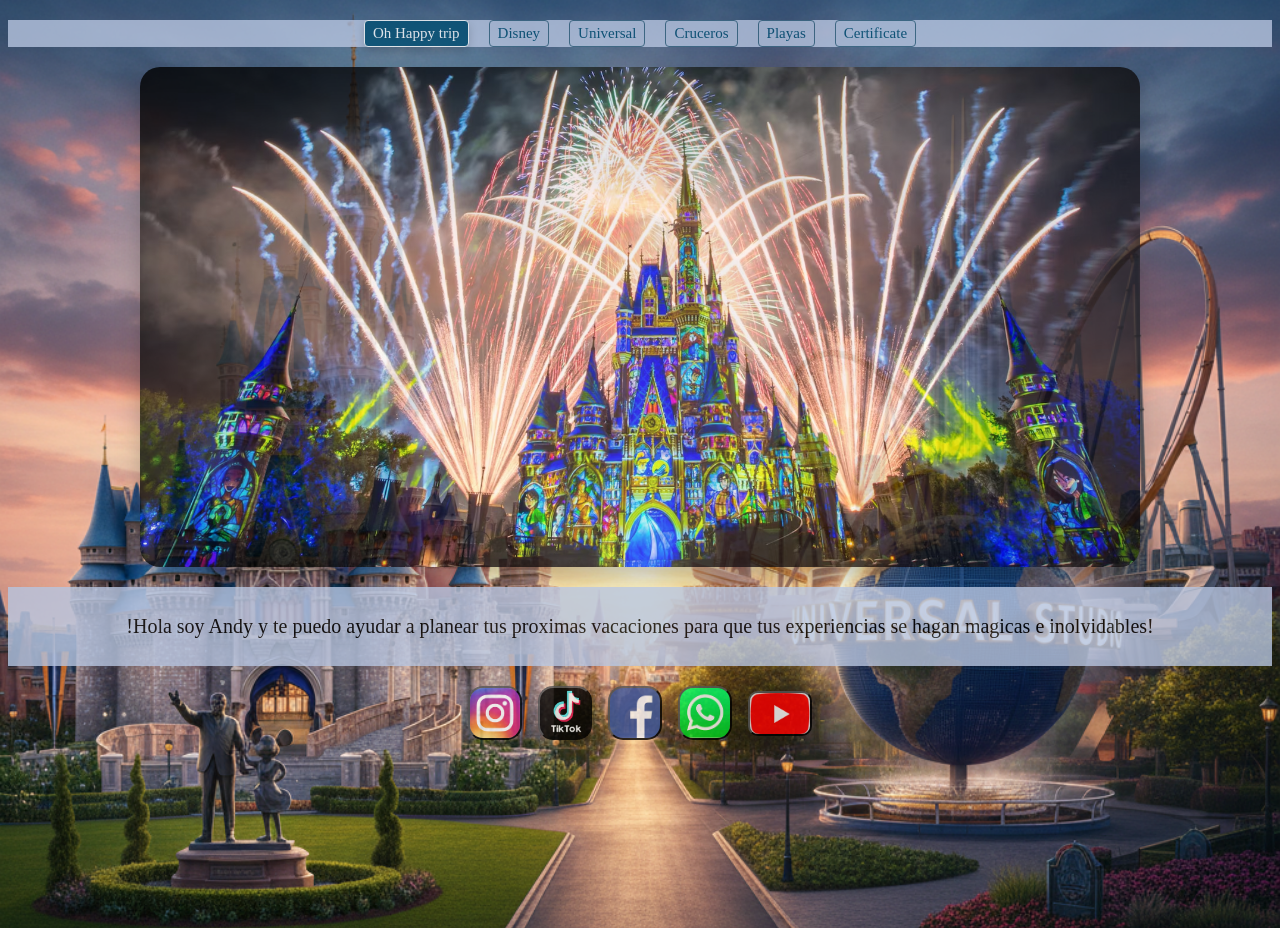
==== index.html @ afb9c8c5 "versión inicial" ====
<!DOCTYPE html>
<html lang="en">
  <head>
    <meta charset="UTF-8" />
    <meta name="viewport" content="width=device-width, initial-scale=1.0" />
    <title>Oh happytrip</title>

    <link rel="preconnect" href="https://fonts.googleapis.com" />
    <link rel="preconnect" href="https://fonts.gstatic.com" crossorigin />
    <link
      href="https://fonts.googleapis.com/css2?family=Roboto:ital,wght@0,100..900;1,100..900&display=swap"
      rel="stylesheet"
    />
    <link href="./style.css" rel="stylesheet" />
  </head>
  <body class="fondo">
    <header></header>
    <div
      style="
        display: flex;
        justify-content: center;
        align-items: center;
        background-color: rgb(183, 197, 224);
        gap: 20px;
        margin-top: 20px;
      "
    >
      <a href="/" class="header-btn"
        ><h1">Oh Happy trip</h1></a
      >
      <a href="/disney.html" class="estilos"> Disney </a>
      <a href="/universal.html" class="estilos">Universal</a>
      <a href="/cruceros.html" class="estilos"> Cruceros </a>
      <a href="/playas.html" class="estilos"> Playas </a>
      <a href="/certificate.html" class="estilos"> Certificate </a>
    </div>

<div class="carrusel-contenedor">
  <div class="carrusel-fotos">
    <img src="fireworks.avif" alt="Castillo Disney">
    <img src="hogwarts.png" alt="Viaje 2">
    <img src="crucero-carru.webp" alt="Viaje 3">
    <img src="playa.webp" alt="Castillo Disney">
  </div>
</div>

    <div
      style="
        background-color: rgb(183, 197, 224);
        display: flex;
        justify-content: center;
        align-items: center;
        margin-bottom: 20px;
      "
    >
      <p style="padding: 0.5rem; border: 2px; font-size: 20px; text-align: center;">
        !Hola soy Andy y te puedo ayudar a planear tus proximas vacaciones para
        que tus experiencias se hagan magicas e inolvidables!
      </p>
    </div>
    <div
      style="
        display: flex;
        justify-content: center;
        align-items: center;
        gap: 1rem;
      "
    >
      <a href="https://instagram.com/andylugoh.happytrip" target="_blank">
        <button
          style="
            background-image: url(Instagram_icon.png);
            background-repeat: no-repeat;
            background-size: cover;
            padding: 25px 25px 25px;
            border-radius: 15px;
            cursor: pointer;
          "
        ></button>
      </a>

      <a href="https://tiktok.com/@andylugohappytrip" target="_blank">
        <button
          style="
            background-image: url(tiktok.png);
            background-repeat: no-repeat;
            background-size: cover;
            padding: 25px 25px 25px;
            border-radius: 15px;
            cursor: pointer;
          "
        ></button>
      </a>

      <a
        href="https://www.facebook.com/share/14GoXGc35Pu/?mibextid=wwXIfr"
        target="_blank"
      >
        <button
          style="
            background-image: url(face.png);
            background-repeat: no-repeat;
            background-size: cover;
            padding: 25px 25px 25px;
            border-radius: 15px;
            cursor: pointer;
          "
        ></button>
      </a>

      <a
        href="https://api.whatsapp.com/send?phone=525519647258"
        target="_blank"
      >
        <button
          style="
            background-image: url(whats.png);
            background-repeat: no-repeat;
            background-size: cover;
            padding: 25px 25px 25px;
            border-radius: 15px;
            cursor: pointer;
          "
        ></button>
      </a>

      <a href="https://www.youtube.com/@andrealugoh.happytrip" target="_blank">
        <button
          style="
            background-image: url(Youtube_logo.png);
            background-repeat: no-repeat;
            background-size: cover;
            padding: 11px 30px 30px;
            border-radius: 10px;
            cursor: pointer;
          "
        ></button>
      </a>
    </div>
  </body>
</html>
---- style.css ----
.fondo {
  background-image: url(dis-uni.png);
  background-size: cover;
  background-position: center;
  background-repeat: no-repeat;
  background-attachment: fixed;
  background-color: #cccccc;
  min-height: 100vh;
  opacity: 0.8;
}

.header-btn {
  border: none;
  font-size: 15px;
  gap: 20px;
  text-decoration: none;
  padding: 0.25rem 0.5rem;
  border: 1px solid white;
  border-radius: 0.25rem;
  background-color: rgb(1, 78, 114);
  color: white;
  box-shadow: 0px 4px 10px rgba(0, 0, 0, 0.2);
}

html {
  margin: 0rem;
}

.estilos {
  font-size: 15px;
  gap: 20px;
  text-decoration: none;
  color: rgb(1, 78, 114);
  padding: 0.25rem 0.5rem;
  border: 1px solid rgb(59, 104, 131);
  border-radius: 0.25rem;
  display: inline-block;
  transition: all 0.3s ease;
}
.estilos:hover {
  transform: scale(1.1);
  background-color: rgb(1, 78, 114);
  color: white;
  box-shadow: 0px 4px 10px rgba(0, 0, 0, 0.2);
}

.carrusel-contenedor {
  width: 100%; /* El ancho que quieras que ocupe en tu web */
  max-width: 1000px; /* Tamaño máximo */
  height: 500px; /* Altura del carrusel */
  overflow: hidden; /* Corta las fotos que no caben */
  border-radius: 20px;
  margin: 20px auto;
  box-shadow: 0 10px 25px rgba(0, 0, 0, 0.3);
}

.carrusel-fotos {
  display: flex; /* Pone las fotos una al lado de la otra */
  width: 400%; /* Si tienes 4 fotos, el ancho debe ser 400% */
  height: 100%;
  animation: deslizar 20s infinite alternate ease-in-out;
}

.carrusel-fotos img {
  width: 25%; /* Cada foto ocupa 1/4 del contenedor (si hay 4 fotos) */
  object-fit: cover; /* Para que no se deformen */
}

/* LA ANIMACIÓN */
@keyframes deslizar {
  0% {
    margin-left: 0;
  }
  30% {
    margin-left: 0;
  }
  35% {
    margin-left: -100%;
  }
  60% {
    margin-left: -100%;
  }
  65% {
    margin-left: -200%;
  }
  80% {
    margin-left: -200%;
  }
  90% {
    margin-left: -300%;
  }
  100% {
    margin-left: -300%;
  }
}
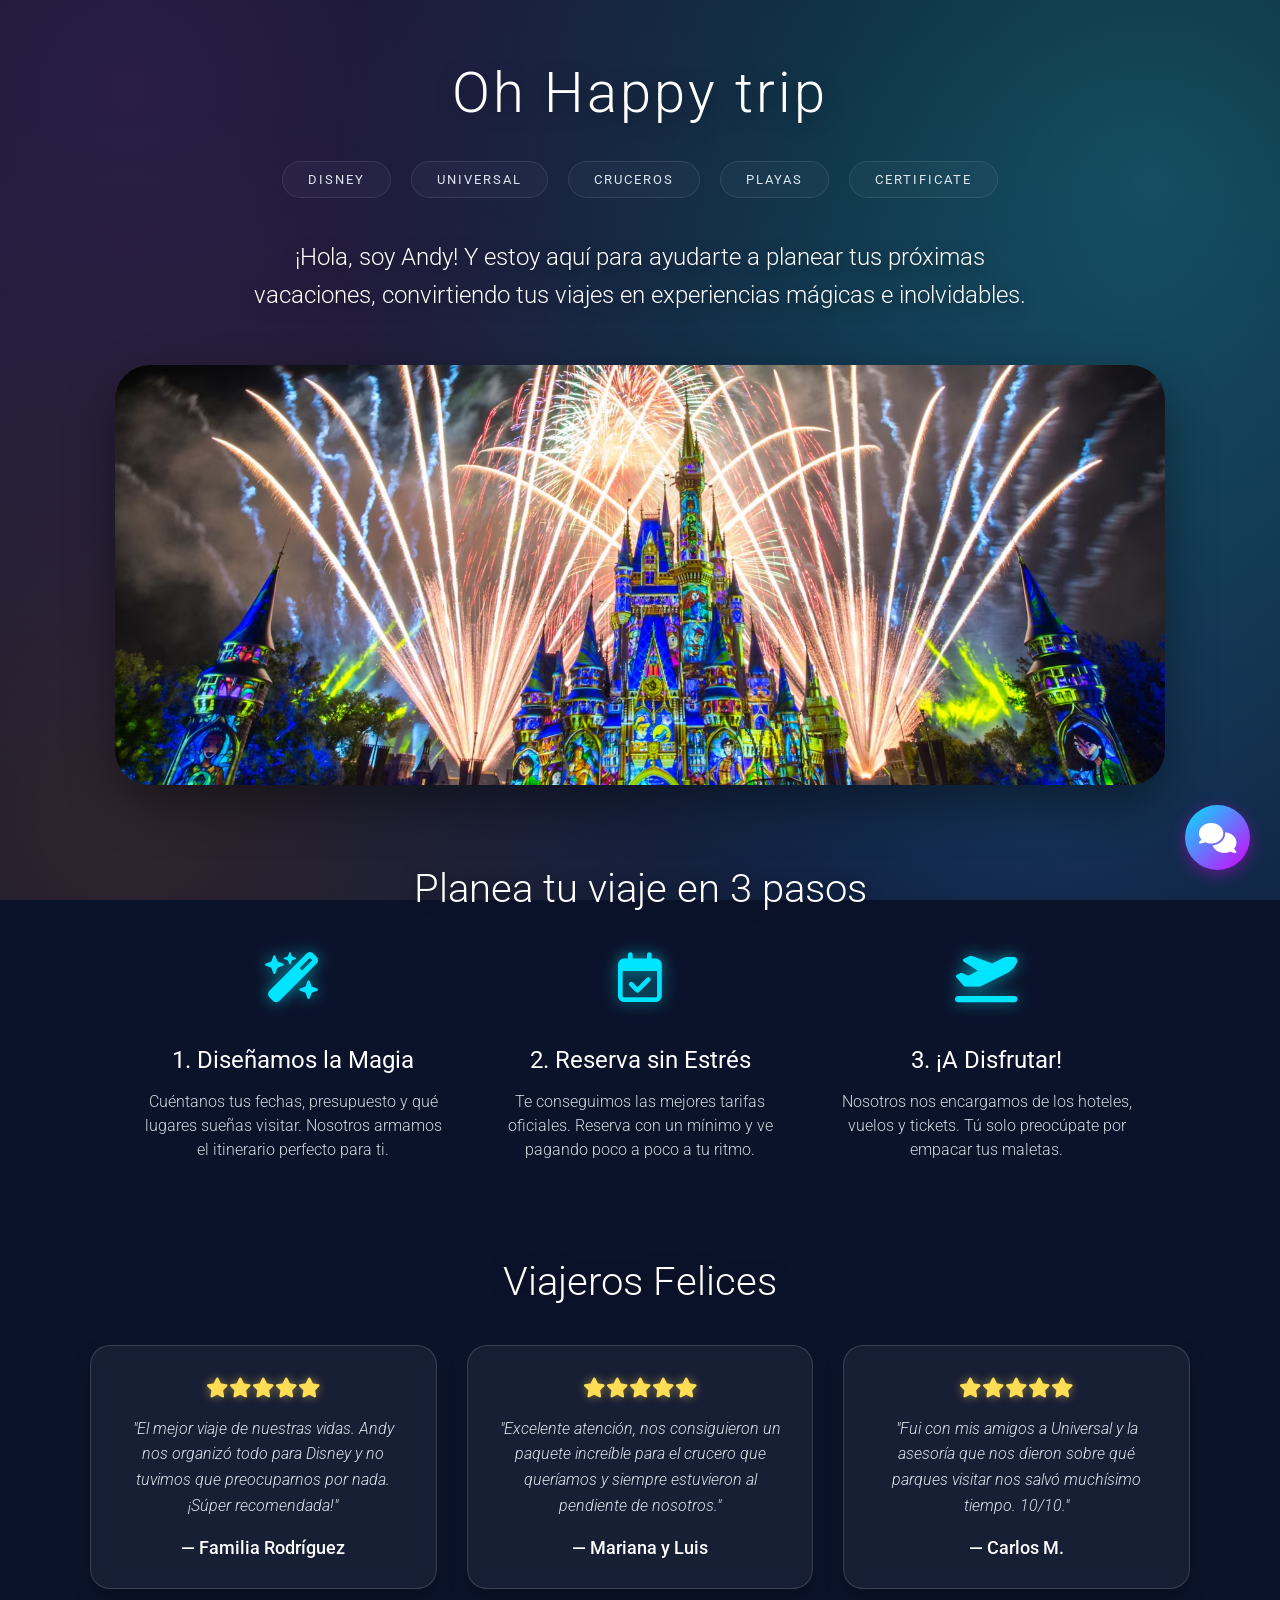
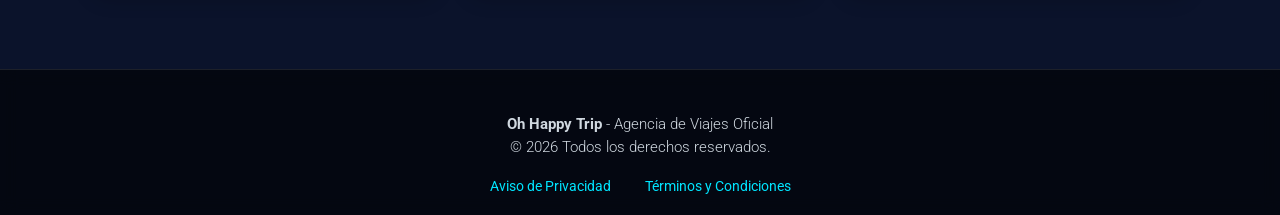
==== commit f98db726: "subida a github" ====
--- a/index.html
+++ b/index.html
@@ -1,141 +1,152 @@
 <!DOCTYPE html>
-<html lang="en">
+<html lang="es">
   <head>
     <meta charset="UTF-8" />
     <meta name="viewport" content="width=device-width, initial-scale=1.0" />
     <title>Oh happytrip</title>
-
+    <link rel="stylesheet" href="https://cdnjs.cloudflare.com/ajax/libs/font-awesome/6.4.0/css/all.min.css" />
     <link rel="preconnect" href="https://fonts.googleapis.com" />
     <link rel="preconnect" href="https://fonts.gstatic.com" crossorigin />
-    <link
-      href="https://fonts.googleapis.com/css2?family=Roboto:ital,wght@0,100..900;1,100..900&display=swap"
-      rel="stylesheet"
-    />
+    <link href="https://fonts.googleapis.com/css2?family=Roboto:ital,wght@0,100..900;1,100..900&display=swap" rel="stylesheet" />
     <link href="./style.css" rel="stylesheet" />
   </head>
   <body class="fondo">
-    <header></header>
-    <div
-      style="
-        display: flex;
-        justify-content: center;
-        align-items: center;
-        background-color: rgb(183, 197, 224);
-        gap: 20px;
-        margin-top: 20px;
-      "
-    >
-      <a href="/" class="header-btn"
-        ><h1">Oh Happy trip</h1></a
-      >
-      <a href="/disney.html" class="estilos"> Disney </a>
-      <a href="/universal.html" class="estilos">Universal</a>
-      <a href="/cruceros.html" class="estilos"> Cruceros </a>
-      <a href="/playas.html" class="estilos"> Playas </a>
-      <a href="/certificate.html" class="estilos"> Certificate </a>
+    
+    <div class="fuegos-artificiales">
+      <div class="fuego" style="left: 20%; animation-delay: 0s;"></div>
+      <div class="fuego" style="left: 50%; animation-delay: 1.5s;"></div>
+      <div class="fuego" style="left: 80%; animation-delay: 0.8s;"></div>
+      <div class="fuego" style="left: 35%; animation-delay: 2.2s;"></div>
     </div>
 
-<div class="carrusel-contenedor">
-  <div class="carrusel-fotos">
-    <img src="fireworks.avif" alt="Castillo Disney">
-    <img src="hogwarts.png" alt="Viaje 2">
-    <img src="crucero-carru.webp" alt="Viaje 3">
-    <img src="playa.webp" alt="Castillo Disney">
-  </div>
-</div>
+    <!-- HEADER -->
+    <div class="estiloHeader">
+      <a href="/" class="header-btn"><h1>Oh Happy trip</h1></a>
+      <div class="botones-nav">
+        <a href="/disney.html" class="estilos"> Disney </a>
+        <a href="/universal.html" class="estilos">Universal</a>
+        <a href="/cruceros.html" class="estilos"> Cruceros </a>
+        <a href="/playas.html" class="estilos"> Playas </a>
+        <a href="/certificate.html" class="estilos"> Certificate </a>
+      </div>
+    </div>
 
-    <div
-      style="
-        background-color: rgb(183, 197, 224);
-        display: flex;
-        justify-content: center;
-        align-items: center;
-        margin-bottom: 20px;
-      "
-    >
-      <p style="padding: 0.5rem; border: 2px; font-size: 20px; text-align: center;">
-        !Hola soy Andy y te puedo ayudar a planear tus proximas vacaciones para
-        que tus experiencias se hagan magicas e inolvidables!
+    <!-- TEXTO DE BIENVENIDA (Flotante y elegante) -->
+    <div class="caja-texto">
+      <p>
+        ¡Hola, soy Andy! Y estoy aquí para ayudarte a planear tus próximas vacaciones,
+        convirtiendo tus viajes en experiencias mágicas e inolvidables.
       </p>
     </div>
-    <div
-      style="
-        display: flex;
-        justify-content: center;
-        align-items: center;
-        gap: 1rem;
-      "
-    >
-      <a href="https://instagram.com/andylugoh.happytrip" target="_blank">
-        <button
-          style="
-            background-image: url(Instagram_icon.png);
-            background-repeat: no-repeat;
-            background-size: cover;
-            padding: 25px 25px 25px;
-            border-radius: 15px;
-            cursor: pointer;
-          "
-        ></button>
-      </a>
 
-      <a href="https://tiktok.com/@andylugohappytrip" target="_blank">
-        <button
-          style="
-            background-image: url(tiktok.png);
-            background-repeat: no-repeat;
-            background-size: cover;
-            padding: 25px 25px 25px;
-            border-radius: 15px;
-            cursor: pointer;
-          "
-        ></button>
-      </a>
+    <!-- CARRUSEL -->
+    <div class="carrusel-contenedor">
+      <div class="carrusel-fotos">
+        <img src="fireworks.avif" alt="Castillo Disney">
+        <img src="hogwarts.png" alt="Viaje Hogwarts">
+        <img src="crucero-carru.webp" alt="Viaje Crucero">
+        <img src="playa.webp" alt="Castillo Disney">
+      </div>
+    </div>
 
-      <a
-        href="https://www.facebook.com/share/14GoXGc35Pu/?mibextid=wwXIfr"
-        target="_blank"
-      >
-        <button
-          style="
-            background-image: url(face.png);
-            background-repeat: no-repeat;
-            background-size: cover;
-            padding: 25px 25px 25px;
-            border-radius: 15px;
-            cursor: pointer;
-          "
-        ></button>
-      </a>
+<!-- SECCIÓN: ¿CÓMO FUNCIONA? -->
+    <h2 class="seccion-titulo">Planea tu viaje en 3 pasos</h2>
+    <div class="contenedor-pasos">
+      <div class="paso">
+        <i class="fa-solid fa-wand-magic-sparkles"></i>
+        <h3>1. Diseñamos la Magia</h3>
+        <p>Cuéntanos tus fechas, presupuesto y qué lugares sueñas visitar. Nosotros armamos el itinerario perfecto para ti.</p>
+      </div>
+      <div class="paso">
+        <i class="fa-regular fa-calendar-check"></i>
+        <h3>2. Reserva sin Estrés</h3>
+        <p>Te conseguimos las mejores tarifas oficiales. Reserva con un mínimo y ve pagando poco a poco a tu ritmo.</p>
+      </div>
+      <div class="paso">
+        <i class="fa-solid fa-plane-departure"></i>
+        <h3>3. ¡A Disfrutar!</h3>
+        <p>Nosotros nos encargamos de los hoteles, vuelos y tickets. Tú solo preocúpate por empacar tus maletas.</p>
+      </div>
+    </div>
 
-      <a
-        href="https://api.whatsapp.com/send?phone=525519647258"
-        target="_blank"
-      >
-        <button
-          style="
-            background-image: url(whats.png);
-            background-repeat: no-repeat;
-            background-size: cover;
-            padding: 25px 25px 25px;
-            border-radius: 15px;
-            cursor: pointer;
-          "
-        ></button>
-      </a>
+    <!-- SECCIÓN: TESTIMONIOS -->
+    <h2 class="seccion-titulo">Viajeros Felices</h2>
+    <div class="contenedor-testimonios">
+      <div class="testimonio">
+        <div class="estrellas">
+          <i class="fa-solid fa-star"></i><i class="fa-solid fa-star"></i><i class="fa-solid fa-star"></i><i class="fa-solid fa-star"></i><i class="fa-solid fa-star"></i>
+        </div>
+        <p>"El mejor viaje de nuestras vidas. Andy nos organizó todo para Disney y no tuvimos que preocuparnos por nada. ¡Súper recomendada!"</p>
+        <h4>— Familia Rodríguez</h4>
+      </div>
+      
+      <div class="testimonio">
+        <div class="estrellas">
+          <i class="fa-solid fa-star"></i><i class="fa-solid fa-star"></i><i class="fa-solid fa-star"></i><i class="fa-solid fa-star"></i><i class="fa-solid fa-star"></i>
+        </div>
+        <p>"Excelente atención, nos consiguieron un paquete increíble para el crucero que queríamos y siempre estuvieron al pendiente de nosotros."</p>
+        <h4>— Mariana y Luis</h4>
+      </div>
 
-      <a href="https://www.youtube.com/@andrealugoh.happytrip" target="_blank">
-        <button
-          style="
-            background-image: url(Youtube_logo.png);
-            background-repeat: no-repeat;
-            background-size: cover;
-            padding: 11px 30px 30px;
-            border-radius: 10px;
-            cursor: pointer;
-          "
-        ></button>
-      </a>
+      <div class="testimonio">
+        <div class="estrellas">
+          <i class="fa-solid fa-star"></i><i class="fa-solid fa-star"></i><i class="fa-solid fa-star"></i><i class="fa-solid fa-star"></i><i class="fa-solid fa-star"></i>
+        </div>
+        <p>"Fui con mis amigos a Universal y la asesoría que nos dieron sobre qué parques visitar nos salvó muchísimo tiempo. 10/10."</p>
+        <h4>— Carlos M.</h4>
+      </div>
     </div>
+
+   <!-- MENÚ FLOTANTE EXPANDIBLE -->
+    <div class="menu-flotante">
+      
+      <!-- Botón principal (Siempre visible) -->
+      <div class="btn-flotante-principal">
+        <i class="fa-solid fa-comments"></i>
+      </div>
+      
+      <!-- Redes que salen hacia arriba al pasar el mouse -->
+      <div class="redes-ocultas">
+        <a href="https://api.whatsapp.com/send?phone=525519647258" target="_blank" class="btn-flotante-red wa" title="WhatsApp"><i class="fa-brands fa-whatsapp"></i></a>
+        <a href="https://instagram.com/andylugoh.happytrip" target="_blank" class="btn-flotante-red ig" title="Instagram"><i class="fa-brands fa-instagram"></i></a>
+        <a href="https://tiktok.com/@andylugohappytrip" target="_blank" class="btn-flotante-red tk" title="TikTok"><i class="fa-brands fa-tiktok"></i></a>
+        <a href="https://www.facebook.com/share/14GoXGc35Pu/?mibextid=wwXIfr" target="_blank" class="btn-flotante-red fb" title="Facebook"><i class="fa-brands fa-facebook-f"></i></a>
+        <a href="https://www.youtube.com/@andrealugoh.happytrip" target="_blank" class="btn-flotante-red yt" title="YouTube"><i class="fa-brands fa-youtube"></i></a>
+      </div>
+      
+    </div>
+    <footer class="footer-elegante">
+      <p><strong>Oh Happy Trip</strong> - Agencia de Viajes Oficial</p>
+      <p>© 2026 Todos los derechos reservados.</p>
+      <div class="footer-enlaces">
+        <a href="#">Aviso de Privacidad</a>
+        <a href="#">Términos y Condiciones</a>
+        
+      </div>
+    </footer>
+    <!-- SCRIPTS -->
+    <script>
+      document.addEventListener("mousemove", function(e) {
+        if (Math.random() > 0.4) {
+          let chispa = document.createElement("span");
+          chispa.className = "chispa-magica";
+          chispa.style.left = e.clientX + "px";
+          chispa.style.top = e.clientY + "px";
+          chispa.style.setProperty("--tx", (Math.random() - 0.5) * 60 + "px");
+          chispa.style.setProperty("--ty", (Math.random() * 60) + 20 + "px");
+          document.body.appendChild(chispa);
+          setTimeout(() => { chispa.remove(); }, 800);
+        }
+      });
+
+      document.addEventListener("click", function(e) {
+        let explosion = document.createElement("div");
+        explosion.className = "explosion-click";
+        explosion.style.left = e.clientX + "px";
+        explosion.style.top = e.clientY + "px";
+        document.body.appendChild(explosion);
+        setTimeout(() => { explosion.remove(); }, 800);
+      });
+    </script>
   </body>
-</html>
+</html>
--- a/style.css
+++ b/style.css
@@ -1,95 +1,496 @@
+/* ========================================= */
+/* CONFIGURACIÓN GENERAL                     */
+/* ========================================= */
+html, body {
+  margin: 0;
+  padding: 0;
+}
+
+/* ----------------------------------------- */
+/* FONDO BASE ELEGANTE CON LUCES             */
+/* ----------------------------------------- */
 .fondo {
-  background-image: url(dis-uni.png);
-  background-size: cover;
-  background-position: center;
-  background-repeat: no-repeat;
+  background-color: #0b132b; 
+  background-image: 
+    radial-gradient(circle at 10% 10%, rgba(89, 46, 113, 0.4) 0%, transparent 50%),  
+    radial-gradient(circle at 90% 20%, rgba(38, 208, 206, 0.3) 0%, transparent 60%), 
+    radial-gradient(circle at 80% 90%, rgba(28, 59, 112, 0.5) 0%, transparent 60%),  
+    radial-gradient(circle at 10% 90%, rgba(255, 140, 66, 0.15) 0%, transparent 50%); 
   background-attachment: fixed;
-  background-color: #cccccc;
   min-height: 100vh;
-  opacity: 0.8;
-}
-
-.header-btn {
-  border: none;
-  font-size: 15px;
-  gap: 20px;
+  font-family: 'Roboto', sans-serif;
+  color: white;
+}
+
+/* ========================================= */
+/* EFECTOS MÁGICOS Y ANIMACIONES             */
+/* ========================================= */
+.fuegos-artificiales { position: fixed; top: 0; left: 0; width: 100vw; height: 100vh; pointer-events: none; z-index: 1; overflow: hidden; }
+.fuego { position: absolute; bottom: -30px; width: 3px; height: 25px; border-radius: 50px; animation: cohete-magico 3.5s infinite ease-in-out; animation-delay: inherit; }
+.fuego::before, .fuego::after { content: ''; position: absolute; top: 0; left: 0; width: 5px; height: 5px; border-radius: 50%; opacity: 0; animation: explosion-magica 3.5s infinite ease-out; animation-delay: inherit; }
+.fuego::after { transform: rotate(22.5deg); }
+
+@keyframes cohete-magico {
+  0% { transform: translateY(0); background: linear-gradient(to top, transparent, rgba(255, 255, 255, 0.4), #fff); }
+  35% { transform: translateY(-75vh); background: linear-gradient(to top, transparent, rgba(255, 255, 255, 0.4), #fff); }
+  36% { transform: translateY(-75vh); background: transparent; }
+  100% { transform: translateY(-60vh); background: transparent; }
+}
+@keyframes explosion-magica {
+  0%, 35% { opacity: 0; box-shadow: 0 0 0 0 transparent; }
+  36% { opacity: 1; box-shadow: 0 -50px 0 2px #00e5ff, 35px -35px 0 1px #d500f9, 50px 0 0 2px #ffdd55, 35px 35px 0 1px #00e5ff, 0 50px 0 2px #d500f9, -35px 35px 0 1px #ffdd55, -50px 0 0 2px #00e5ff, -35px -35px 0 1px #d500f9, 0 -25px 0 1px #ffdd55, 17px -17px 0 2px #00e5ff, 25px 0 0 1px #d500f9, 17px 17px 0 2px #ffdd55, 0 25px 0 1px #00e5ff, -17px 17px 0 2px #d500f9, -25px 0 0 1px #ffdd55, -17px -17px 0 2px #00e5ff; }
+  65% { opacity: 0; box-shadow: 0 -140px 0 -2px rgba(0, 229, 255, 0), 100px -100px 0 -2px rgba(213, 0, 249, 0), 140px 0 0 -2px rgba(255, 221, 85, 0), 100px 100px 0 -2px rgba(0, 229, 255, 0), 0 140px 0 -2px rgba(213, 0, 249, 0), -100px 100px 0 -2px rgba(255, 221, 85, 0), -140px 0 0 -2px rgba(0, 229, 255, 0), -100px -100px 0 -2px rgba(213, 0, 249, 0), 0 -80px 0 -2px rgba(255, 221, 85, 0), 56px -56px 0 -2px rgba(0, 229, 255, 0), 80px 0 0 -2px rgba(213, 0, 249, 0), 56px 56px 0 -2px rgba(255, 221, 85, 0), 0 80px 0 -2px rgba(0, 229, 255, 0), -56px 56px 0 -2px rgba(213, 0, 249, 0), -80px 0 0 -2px rgba(255, 221, 85, 0), -56px -56px 0 -2px rgba(0, 229, 255, 0); }
+  100% { opacity: 0; }
+}
+
+/* Polvo y Clics */
+.chispa-magica { position: fixed; pointer-events: none; width: 4px; height: 4px; background: #ffffff; border-radius: 50%; box-shadow: 0 0 8px 2px #ffdf00, 0 0 15px 4px #ffdd55; z-index: 9999; animation: polvoMagico 0.8s linear forwards; }
+@keyframes polvoMagico { 0% { transform: scale(1) translate(0, 0); opacity: 1; } 100% { transform: scale(0) translate(var(--tx), var(--ty)); opacity: 0; } }
+
+.explosion-click { position: fixed; pointer-events: none; width: 5px; height: 5px; border-radius: 50%; z-index: 99999; animation: estallidoRapido 0.8s ease-out forwards; }
+@keyframes estallidoRapido { 0% { opacity: 1; transform: translate(-50%, -50%) scale(0.2); box-shadow: 0 0 0 0 transparent; } 20% { opacity: 1; transform: translate(-50%, -50%) scale(1); box-shadow: 0 -50px 0 2px #00e5ff, 35px -35px 0 1px #d500f9, 50px 0 0 2px #ffdd55, 35px 35px 0 1px #00e5ff, 0 50px 0 2px #d500f9, -35px 35px 0 1px #ffdd55, -50px 0 0 2px #00e5ff, -35px -35px 0 1px #d500f9, 0 -25px 0 1px #ffdd55, 17px -17px 0 2px #00e5ff, 25px 0 0 1px #d500f9, 17px 17px 0 2px #ffdd55, 0 25px 0 1px #00e5ff, -17px 17px 0 2px #d500f9, -25px 0 0 1px #ffdd55, -17px -17px 0 2px #00e5ff; } 100% { opacity: 0; transform: translate(-50%, -50%) scale(1.5); box-shadow: 0 -120px 0 -2px rgba(0, 229, 255, 0), 85px -85px 0 -2px rgba(213, 0, 249, 0), 120px 0 0 -2px rgba(255, 221, 85, 0), 85px 85px 0 -2px rgba(0, 229, 255, 0), 0 120px 0 -2px rgba(213, 0, 249, 0), -85px 85px 0 -2px rgba(255, 221, 85, 0), -120px 0 0 -2px rgba(0, 229, 255, 0), -85px -85px 0 -2px rgba(213, 0, 249, 0), 0 -70px 0 -2px rgba(255, 221, 85, 0), 50px -50px 0 -2px rgba(0, 229, 255, 0), 70px 0 0 -2px rgba(213, 0, 249, 0), 50px 50px 0 -2px rgba(255, 221, 85, 0), 0 70px 0 -2px rgba(0, 229, 255, 0), -50px 50px 0 -2px rgba(213, 0, 249, 0), -70px 0 0 -2px rgba(255, 221, 85, 0), -50px -50px 0 -2px rgba(0, 229, 255, 0); } }
+
+/* ========================================= */
+/* HEADER Y NAVEGACIÓN                       */
+/* ========================================= */
+.estiloHeader {
+  display: flex;
+  flex-direction: column;
+  justify-content: center;
+  align-items: center;
+  gap: 35px; /* Más espacio entre título y botones */
+  margin-top: 60px; /* Más espacio desde arriba */
+  margin-bottom: 40px;
+  position: relative;
+  z-index: 10; 
+}
+
+.botones-nav {
+  display: flex;
+  justify-content: center;
+  align-items: center;
+  gap: 20px; /* Más aire entre pestañas */
+  flex-wrap: wrap;
+}
+
+.header-btn { text-decoration: none; color: #ffffff; }
+
+.header-btn h1 {
+  margin: 0;
+  font-size: 3.5rem; /* Letra más grande y lujosa */
+  font-weight: 300; /* Letra más delgada */
+  letter-spacing: 3px;
+  text-shadow: 0 4px 20px rgba(0, 0, 0, 0.4);
+}
+
+.estilos {
   text-decoration: none;
-  padding: 0.25rem 0.5rem;
-  border: 1px solid white;
-  border-radius: 0.25rem;
-  background-color: rgb(1, 78, 114);
+  color: #e0e6ed;
+  font-size: 13px; /* Un toque más pequeño se ve más pro */
+  font-weight: 400;
+  letter-spacing: 2px;
+  text-transform: uppercase;
+  padding: 10px 25px;
+  border-radius: 40px;
+  background: rgba(255, 255, 255, 0.03); /* Cristal súper sutil */
+  border: 1px solid rgba(255, 255, 255, 0.1); 
+  backdrop-filter: blur(15px);
+  transition: all 0.4s ease;
+}
+
+.estilos:hover {
+  background: linear-gradient(135deg, rgba(89, 46, 113, 0.8), rgba(38, 208, 206, 0.8));
+  border: 1px solid transparent;
+  color: #ffffff;
+  box-shadow: 0 8px 20px rgba(0, 0, 0, 0.3);
+  transform: translateY(-3px); 
+}
+
+/* ========================================= */
+/* TEXTOS (Elegantes y sin cajas pesadas)    */
+/* ========================================= */
+.caja-texto {
+  max-width: 800px;
+  margin: 10px auto 50px auto; 
+  padding: 0 20px; 
+  position: relative;
+  z-index: 10;
+  text-align: center;
+}
+
+.caja-texto p {
+  margin: 0; 
+  font-size: 24px; /* Texto más grande y legible */
+  font-weight: 300; /* Tipografía delgada */
+  line-height: 1.6;
+  color: #ffffff;
+  text-shadow: 0 4px 15px rgba(0,0,0,0.5); /* Sombra para que se lea perfecto sin necesitar un cuadro oscuro atrás */
+}
+
+/* ========================================= */
+/* CARRUSEL DE IMÁGENES (Infinito y más cerca)*/
+/* ========================================= */
+.carrusel-contenedor {
+  width: 90%; 
+  max-width: 1050px; 
+  height: 420px; 
+  overflow: hidden; 
+  border-radius: 35px; 
+  
+  /* Redujimos este margen de 60px a 25px para acercarlo a las tarjetas */
+  margin: 0 auto 25px auto; 
+  
+  box-shadow: 0 20px 50px rgba(0, 0, 0, 0.4); 
+  position: relative;
+  z-index: 10;
+}
+
+/* Ahora el ancho es 500% porque tendremos 5 fotos, y quitamos la palabra "alternate" */
+.carrusel-fotos { 
+  display: flex; 
+  width: 500%; 
+  height: 100%; 
+  animation: deslizarInfinito 15s infinite; /* Movimiento continuo y fluido */
+}
+
+/* Cada foto ocupa el 20% del total (porque 100% / 5 fotos = 20%) */
+.carrusel-fotos img { 
+  width: 20%; 
+  object-fit: cover; 
+}
+
+/* Animación matemática para el bucle perfecto */
+@keyframes deslizarInfinito {
+  0%, 20% { margin-left: 0; }           /* Foto 1 */
+  25%, 45% { margin-left: -100%; }      /* Foto 2 */
+  50%, 70% { margin-left: -200%; }      /* Foto 3 */
+  75%, 95% { margin-left: -300%; }      /* Foto 4 */
+  100% { margin-left: -400%; }          /* Foto 5 (Clon de la 1, reinicia invisiblemente) */
+}
+
+/* ========================================= */
+/* TARJETAS DE INFORMACIÓN (Más separadas)   */
+/* ========================================= */
+.contenedor-tarjetas {
+  display: flex;
+  justify-content: center;
+  align-items: stretch; 
+  gap: 30px; 
+  width: 92%; 
+  max-width: 1150px; 
+  
+  /* AQUÍ ESTÁ EL CAMBIO: Redujimos el 70px a 25px para acercarlo al botón */
+  margin: 0 auto 25px auto; 
+  
+  position: relative;
+  z-index: 10;
+}
+
+.tarjeta-info {
+  background: rgba(255, 255, 255, 0.03); /* Fondo casi invisible */
+  border: 1px solid rgba(255, 255, 255, 0.1);
+  backdrop-filter: blur(15px);
+  border-radius: 30px;
+  padding: 40px 30px; /* Más espacio interior */
+  flex: 1; 
+  text-align: center;
+  transition: transform 0.4s ease, box-shadow 0.4s ease;
+}
+
+.tarjeta-info:hover {
+  transform: translateY(-10px);
+  background: rgba(255, 255, 255, 0.08);
+  box-shadow: 0 15px 35px rgba(0, 0, 0, 0.3);
+}
+
+.tarjeta-info i { font-size: 38px; margin-bottom: 20px; color: #ffffff; text-shadow: 0 0 15px rgba(255, 255, 255, 0.4); }
+.tarjeta-info h3 { margin: 0 0 15px 0; font-size: 1.4rem; font-weight: 400; letter-spacing: 1px; }
+.tarjeta-info p { margin: 0; font-size: 0.95rem; font-weight: 300; line-height: 1.6; color: #d0d8e0; }
+
+@media (max-width: 768px) { .contenedor-tarjetas { flex-direction: column; } }
+
+/* ========================================= */
+/* BOTONES DE COTIZACIÓN (Más grandes)       */
+/* ========================================= */
+.btn-cotizar {
+  display: inline-flex;
+  justify-content: center;
+  align-items: center;
+  gap: 15px;
+  padding: 18px 45px; /* Botón más ancho y vistoso */
+  border-radius: 50px;
+  background: rgba(255, 255, 255, 0.05); 
+  border: 1px solid rgba(255, 255, 255, 0.2);
+  backdrop-filter: blur(10px);
+  text-decoration: none;
+  color: #ffffff;
+  font-size: 18px;
+  font-weight: 300;
+  letter-spacing: 2px;
+  text-transform: uppercase;
+  transition: all 0.4s ease;
+  box-shadow: 0 10px 30px rgba(0, 0, 0, 0.2);
+  cursor: pointer;
+}
+
+.btn-cotizar i { font-size: 22px; }
+.btn-cotizar:hover { transform: translateY(-5px) scale(1.03); color: #ffffff; }
+
+.btn-cotizar.disney:hover { background: linear-gradient(135deg, rgba(89, 46, 113, 0.95), rgba(38, 208, 206, 0.95)); border-color: transparent; box-shadow: 0 10px 30px rgba(138, 43, 226, 0.4); }
+.btn-cotizar.universal:hover { background: linear-gradient(135deg, #0575E6, #021B79); border-color: transparent; box-shadow: 0 10px 30px rgba(5, 117, 230, 0.4); }
+.btn-cotizar.cruceros:hover { background: linear-gradient(135deg, #1cb5e0, #000046); border-color: transparent; box-shadow: 0 10px 30px rgba(28, 181, 224, 0.4); }
+.btn-cotizar.playas:hover { background: linear-gradient(135deg, #ff9966, #ff5e62); border-color: transparent; box-shadow: 0 10px 30px rgba(255, 94, 98, 0.4); }
+.btn-cotizar.certificado:hover { background: linear-gradient(135deg, #BF953F, #FCF6BA, #B38728); border-color: transparent; color: #000; box-shadow: 0 10px 30px rgba(191, 149, 63, 0.4); }
+
+/* ========================================= */
+/* REDES SOCIALES ELEGANTES                  */
+/* ========================================= */
+.contenedor-redes { display: flex; justify-content: center; align-items: center; gap: 20px; margin-bottom: 60px; position: relative; z-index: 10; }
+.btn-social { position: relative; display: flex; justify-content: center; align-items: center; width: 60px; height: 60px; border-radius: 50%; background: rgba(255, 255, 255, 0.05); border: 1px solid rgba(255, 255, 255, 0.15); backdrop-filter: blur(10px); text-decoration: none; color: #ffffff; font-size: 24px; transition: all 0.4s ease; box-shadow: 0 10px 20px rgba(0, 0, 0, 0.2); }
+.btn-social:hover { transform: translateY(-8px); color: white; }
+.btn-social.ig:hover { background: linear-gradient(45deg, #f09433, #e6683c, #dc2743, #cc2366, #bc1888); border-color: transparent; box-shadow: 0 10px 20px rgba(220, 39, 67, 0.4); }
+.btn-social.tk:hover { background: #000000; border-color: transparent; box-shadow: -4px 4px 0px rgba(0, 242, 254, 0.5), 4px -4px 0px rgba(254, 9, 121, 0.5); }
+.btn-social.fb:hover { background: #1877f2; border-color: transparent; box-shadow: 0 10px 20px rgba(24, 119, 242, 0.4); }
+.btn-social.wa:hover { background: #25d366; border-color: transparent; box-shadow: 0 10px 20px rgba(37, 211, 102, 0.4); }
+.btn-social.yt:hover { background: #ff0000; border-color: transparent; box-shadow: 0 10px 20px rgba(255, 0, 0, 0.4); }
+
+/* ========================================= */
+/* MENÚ FLOTANTE DE REDES SOCIALES           */
+/* ========================================= */
+.menu-flotante {
+  position: fixed;
+  bottom: 30px;
+  right: 30px;
+  display: flex;
+  flex-direction: column-reverse; /* Hace que el botón principal quede abajo */
+  align-items: center;
+  gap: 15px;
+  z-index: 1000; /* Siempre por encima de todo */
+}
+
+/* El botón principal (El que siempre se ve) */
+.btn-flotante-principal {
+  background: linear-gradient(135deg, #00e5ff, #d500f9); /* Gradiente mágico turquesa y morado */
+  width: 65px;
+  height: 65px;
+  border-radius: 50%;
+  display: flex;
+  justify-content: center;
+  align-items: center;
   color: white;
-  box-shadow: 0px 4px 10px rgba(0, 0, 0, 0.2);
-}
-
-html {
-  margin: 0rem;
-}
-
-.estilos {
-  font-size: 15px;
-  gap: 20px;
+  font-size: 30px;
+  box-shadow: 0 4px 15px rgba(213, 0, 249, 0.4);
+  cursor: pointer;
+  transition: transform 0.4s ease;
+}
+
+/* Animación: El botón principal gira al abrirse el menú */
+.menu-flotante:hover .btn-flotante-principal {
+  transform: rotate(360deg);
+}
+
+/* El contenedor oculto de las redes sociales */
+.redes-ocultas {
+  display: flex;
+  flex-direction: column;
+  gap: 12px;
+  opacity: 0;
+  visibility: hidden;
+  transform: translateY(20px); /* Empiezan un poco más abajo */
+  transition: all 0.3s ease;
+}
+
+/* Cuando pasas el mouse por el menú, las redes aparecen subiendo */
+.menu-flotante:hover .redes-ocultas {
+  opacity: 1;
+  visibility: visible;
+  transform: translateY(0);
+}
+
+/* Estilo individual de los botones pequeños que salen disparados */
+.btn-flotante-red {
+  width: 50px;
+  height: 50px;
+  border-radius: 50%;
+  display: flex;
+  justify-content: center;
+  align-items: center;
+  color: white;
+  font-size: 24px;
   text-decoration: none;
-  color: rgb(1, 78, 114);
-  padding: 0.25rem 0.5rem;
-  border: 1px solid rgb(59, 104, 131);
-  border-radius: 0.25rem;
-  display: inline-block;
-  transition: all 0.3s ease;
-}
-.estilos:hover {
-  transform: scale(1.1);
-  background-color: rgb(1, 78, 114);
+  box-shadow: 0 4px 10px rgba(0, 0, 0, 0.3);
+  transition: transform 0.3s ease;
+}
+
+.btn-flotante-red:hover { transform: scale(1.1) translateX(-5px); }
+
+/* Colores oficiales de cada red para que se reconozcan al instante */
+.btn-flotante-red.wa { background-color: #25d366; }
+.btn-flotante-red.ig { background: linear-gradient(45deg, #f09433, #e6683c, #dc2743, #cc2366, #bc1888); }
+.btn-flotante-red.tk { background-color: #000000; border: 1px solid rgba(255,255,255,0.2); }
+.btn-flotante-red.fb { background-color: #1877f2; }
+.btn-flotante-red.yt { background-color: #ff0000; }
+
+/* ========================================= */
+/* TÍTULOS DE SECCIONES                      */
+/* ========================================= */
+.seccion-titulo {
+  text-align: center;
   color: white;
-  box-shadow: 0px 4px 10px rgba(0, 0, 0, 0.2);
-}
-
-.carrusel-contenedor {
-  width: 100%; /* El ancho que quieras que ocupe en tu web */
-  max-width: 1000px; /* Tamaño máximo */
-  height: 500px; /* Altura del carrusel */
-  overflow: hidden; /* Corta las fotos que no caben */
+  font-size: 2.5rem;
+  font-weight: 300;
+  margin: 80px 0 40px 0;
+  text-shadow: 0 2px 15px rgba(0, 0, 0, 0.5);
+  position: relative;
+  z-index: 10;
+}
+
+/* ========================================= */
+/* 2. PROCESO (CÓMO FUNCIONA)                */
+/* ========================================= */
+.contenedor-pasos {
+  display: flex;
+  justify-content: center;
+  gap: 40px;
+  flex-wrap: wrap;
+  max-width: 1000px;
+  margin: 0 auto 60px auto;
+  position: relative;
+  z-index: 10;
+}
+
+.paso {
+  text-align: center;
+  flex: 1;
+  min-width: 250px;
+  color: white;
+}
+
+.paso i {
+  font-size: 50px;
+  color: #00e5ff; /* Turquesa mágico */
+  margin-bottom: 20px;
+  text-shadow: 0 0 15px rgba(0, 229, 255, 0.6);
+}
+
+.paso h3 { font-size: 1.5rem; margin-bottom: 10px; font-weight: 400; }
+.paso p { font-size: 1rem; font-weight: 300; color: #d0d8e0; line-height: 1.5; }
+
+/* ========================================= */
+/* 3. TESTIMONIOS (VIAJEROS FELICES)         */
+/* ========================================= */
+.contenedor-testimonios {
+  display: flex;
+  justify-content: center;
+  align-items: stretch;
+  gap: 30px;
+  flex-wrap: wrap;
+  max-width: 1100px;
+  margin: 0 auto 60px auto;
+  position: relative;
+  z-index: 10;
+}
+
+.testimonio {
+  background: rgba(255, 255, 255, 0.05);
+  border: 1px solid rgba(255, 255, 255, 0.15);
+  backdrop-filter: blur(10px);
   border-radius: 20px;
-  margin: 20px auto;
-  box-shadow: 0 10px 25px rgba(0, 0, 0, 0.3);
-}
-
-.carrusel-fotos {
-  display: flex; /* Pone las fotos una al lado de la otra */
-  width: 400%; /* Si tienes 4 fotos, el ancho debe ser 400% */
-  height: 100%;
-  animation: deslizar 20s infinite alternate ease-in-out;
-}
-
-.carrusel-fotos img {
-  width: 25%; /* Cada foto ocupa 1/4 del contenedor (si hay 4 fotos) */
-  object-fit: cover; /* Para que no se deformen */
-}
-
-/* LA ANIMACIÓN */
-@keyframes deslizar {
-  0% {
-    margin-left: 0;
-  }
-  30% {
-    margin-left: 0;
-  }
-  35% {
-    margin-left: -100%;
-  }
-  60% {
-    margin-left: -100%;
-  }
-  65% {
-    margin-left: -200%;
-  }
-  80% {
-    margin-left: -200%;
-  }
-  90% {
-    margin-left: -300%;
-  }
-  100% {
-    margin-left: -300%;
-  }
-}
+  padding: 30px;
+  flex: 1;
+  min-width: 280px;
+  text-align: center;
+  box-shadow: 0 10px 20px rgba(0, 0, 0, 0.2);
+  transition: transform 0.3s ease;
+}
+
+.testimonio:hover { transform: translateY(-5px); background: rgba(255, 255, 255, 0.08); }
+
+.estrellas { color: #ffdd55; font-size: 20px; margin-bottom: 15px; text-shadow: 0 0 10px rgba(255, 221, 85, 0.5); }
+.testimonio p { font-style: italic; color: #e0e6ed; font-weight: 300; margin-bottom: 20px; line-height: 1.6; }
+.testimonio h4 { color: white; margin: 0; font-size: 1.1rem; font-weight: 500; }
+
+/* ========================================= */
+/* 4. FOOTER (PIE DE PÁGINA)                 */
+/* ========================================= */
+.footer-elegante {
+  background: rgba(0, 0, 0, 0.6);
+  backdrop-filter: blur(8px);
+  border-top: 1px solid rgba(255, 255, 255, 0.1);
+  padding: 40px 20px 20px 20px;
+  text-align: center;
+  color: #d0d8e0;
+  position: relative;
+  z-index: 10;
+  margin-top: 80px;
+}
+
+.footer-elegante p { margin: 5px 0; font-weight: 300; font-size: 0.95rem; }
+.footer-enlaces { margin-top: 20px; }
+.footer-enlaces a { color: #00e5ff; text-decoration: none; margin: 0 15px; font-size: 0.9rem; transition: color 0.3s; }
+.footer-enlaces a:hover { color: #ffdd55; text-shadow: 0 0 10px rgba(255, 221, 85, 0.5); }
+
+/* ========================================= */
+/* DISEÑO RESPONSIVO (MÓVILES Y CELULARES)   */
+/* ========================================= */
+@media (max-width: 768px) {
+  
+  /* 1. Achicamos el título principal y el menú para que no se salgan de la pantalla */
+  .header-btn h1 {
+    font-size: 2.2rem; 
+    text-align: center;
+  }
+  .estiloHeader {
+    margin-top: 30px;
+    gap: 20px;
+  }
+  .botones-nav {
+    gap: 8px;
+  }
+  .estilos {
+    font-size: 11px;
+    padding: 8px 15px;
+  }
+
+  /* 2. Textos más cómodos para leer de cerca */
+  .caja-texto p {
+    font-size: 18px; 
+  }
+  .seccion-titulo {
+    font-size: 1.8rem;
+    margin: 50px 0 30px 0;
+  }
+
+  /* 3. Reducimos la altura del carrusel para que la foto no se deforme */
+  .carrusel-contenedor {
+    height: 220px; 
+    border-radius: 20px;
+  }
+
+  /* 4. Apilamos las tarjetas, pasos y testimonios en una sola columna */
+  .contenedor-tarjetas,
+  .contenedor-testimonios,
+  .contenedor-pasos {
+    flex-direction: column; /* Cambia de fila a columna */
+    align-items: center;
+    width: 90%;
+    gap: 20px;
+  }
+  
+  .tarjeta-info, .testimonio, .paso {
+    width: 100%; /* Ocupan todo el ancho disponible del celular */
+    min-width: unset;
+  }
+
+  /* 5. Ajustes al menú flotante de redes */
+  .btn-flotante-principal {
+    width: 55px; /* Un poco más pequeño para que no estorbe */
+    height: 55px;
+    font-size: 25px;
+  }
+  .btn-flotante-red {
+    width: 45px;
+    height: 45px;
+    font-size: 20px;
+  }
+}
